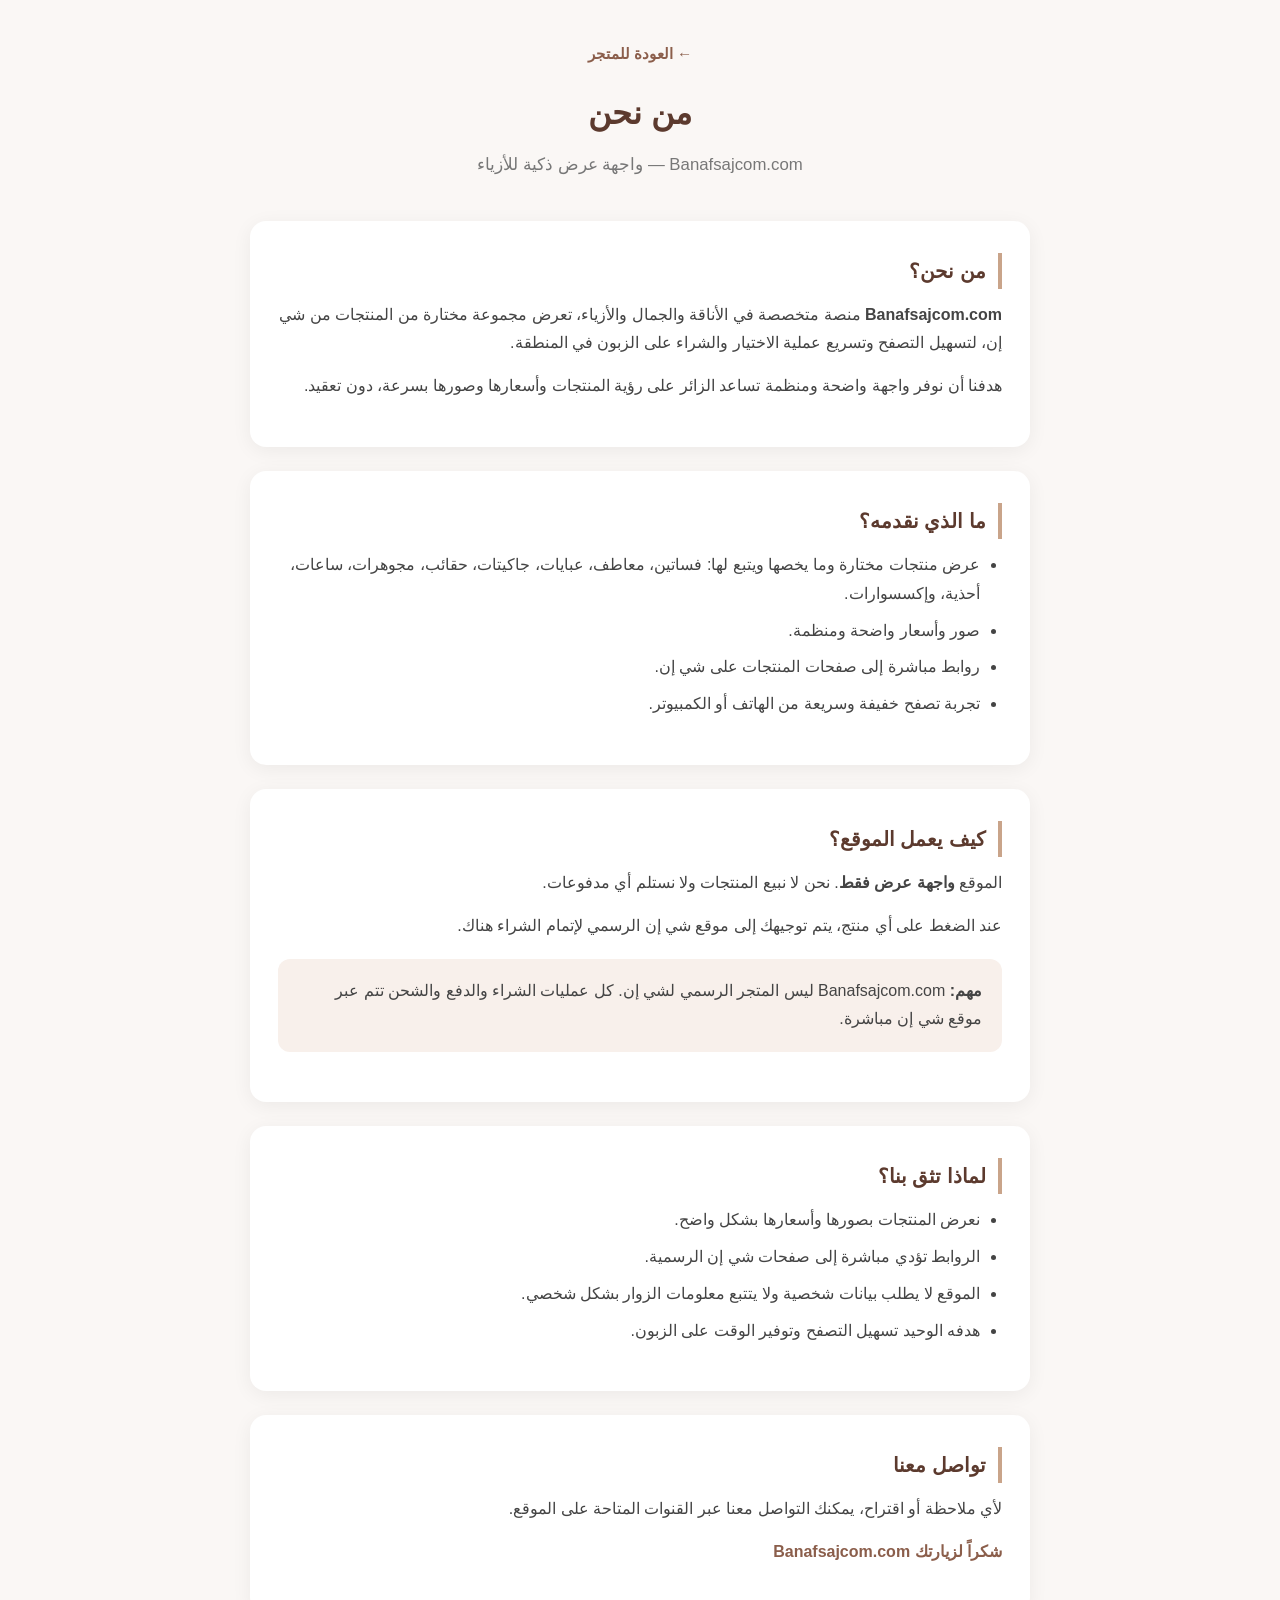
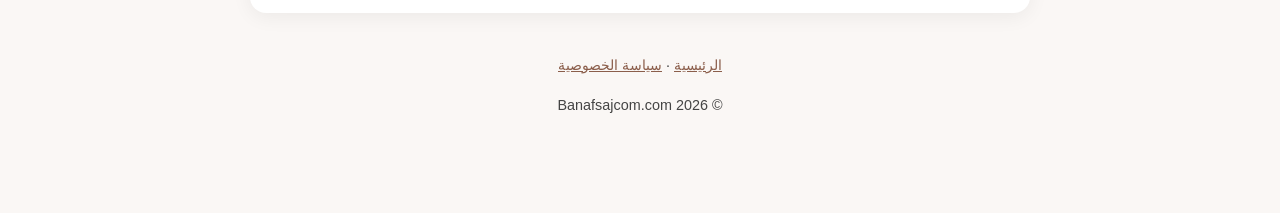
==== about.html @ ef7271bd "Add files via upload" ====
<!DOCTYPE html>
<html lang="ar" dir="rtl">
<head>
  <meta charset="UTF-8" />
  <meta name="viewport" content="width=device-width, initial-scale=1.0" />
  <title>من نحن | Banafsajcom.com</title>
  <meta name="description" content="تعرف على Banafsajcom.com - واجهة عرض تساعدك على اكتشاف أفضل الأزياء والإكسسوارات من شي إن بسهولة وسرعة." />
  <style>
    * { box-sizing: border-box; margin: 0; padding: 0; }
    body {
      font-family: 'Segoe UI', Tahoma, Arial, sans-serif;
      background: #faf7f5;
      color: #2c2c2c;
      line-height: 1.8;
    }
    .container {
      max-width: 820px;
      margin: 0 auto;
      padding: 40px 20px 80px;
    }
    header {
      text-align: center;
      margin-bottom: 40px;
    }
    header a {
      color: #8b5e4b;
      text-decoration: none;
      font-weight: 600;
      font-size: 0.95rem;
    }
    h1 {
      font-size: 2rem;
      color: #5c3a2e;
      margin: 16px 0 8px;
    }
    .subtitle {
      color: #777;
      font-size: 1.05rem;
    }
    .card {
      background: #fff;
      border-radius: 16px;
      padding: 32px 28px;
      box-shadow: 0 4px 20px rgba(0,0,0,0.06);
      margin-bottom: 24px;
    }
    h2 {
      font-size: 1.25rem;
      color: #5c3a2e;
      margin-bottom: 12px;
      border-right: 4px solid #c9a48a;
      padding-right: 12px;
    }
    p { margin-bottom: 14px; color: #444; }
    ul {
      padding-right: 22px;
      margin-bottom: 14px;
      color: #444;
    }
    li { margin-bottom: 8px; }
    .highlight {
      background: #f8f0eb;
      border-radius: 12px;
      padding: 18px 20px;
      margin: 18px 0;
    }
    footer {
      text-align: center;
      margin-top: 40px;
      color: #999;
      font-size: 0.9rem;
    }
    footer a { color: #8b5e4b; }
    @media (max-width: 600px) {
      h1 { font-size: 1.6rem; }
      .card { padding: 24px 18px; }
    }
  </style>
</head>
<body>
  <div class="container">
    <header>
      <a href="index.html">← العودة للمتجر</a>
      <h1>من نحن</h1>
      <p class="subtitle">Banafsajcom.com — واجهة عرض ذكية للأزياء</p>
    </header>

    <div class="card">
      <h2>من نحن؟</h2>
      <p>
        <strong>Banafsajcom.com</strong> منصة متخصصة في الأناقة والجمال والأزياء، تعرض مجموعة مختارة من المنتجات من شي إن، لتسهيل التصفح وتسريع عملية الاختيار والشراء على الزبون في المنطقة.
      </p>
      <p>
        هدفنا أن نوفر واجهة واضحة ومنظمة تساعد الزائر على رؤية المنتجات وأسعارها وصورها بسرعة، دون تعقيد.
      </p>
    </div>

    <div class="card">
      <h2>ما الذي نقدمه؟</h2>
      <ul>
        <li>عرض منتجات مختارة وما يخصها ويتبع لها: فساتين، معاطف، عبايات، جاكيتات، حقائب، مجوهرات، ساعات، أحذية، وإكسسوارات.</li>
        <li>صور وأسعار واضحة ومنظمة.</li>
        <li>روابط مباشرة إلى صفحات المنتجات على شي إن.</li>
        <li>تجربة تصفح خفيفة وسريعة من الهاتف أو الكمبيوتر.</li>
      </ul>
    </div>

    <div class="card">
      <h2>كيف يعمل الموقع؟</h2>
      <p>
        الموقع <strong>واجهة عرض فقط</strong>. نحن لا نبيع المنتجات ولا نستلم أي مدفوعات.
      </p>
      <p>
        عند الضغط على أي منتج، يتم توجيهك إلى موقع شي إن الرسمي لإتمام الشراء هناك.
      </p>
      <div class="highlight">
        <p style="margin:0">
          <strong>مهم:</strong> Banafsajcom.com ليس المتجر الرسمي لشي إن. كل عمليات الشراء والدفع والشحن تتم عبر موقع شي إن مباشرة.
        </p>
      </div>
    </div>

    <div class="card">
      <h2>لماذا تثق بنا؟</h2>
      <ul>
        <li>نعرض المنتجات بصورها وأسعارها بشكل واضح.</li>
        <li>الروابط تؤدي مباشرة إلى صفحات شي إن الرسمية.</li>
        <li>الموقع لا يطلب بيانات شخصية ولا يتتبع معلومات الزوار بشكل شخصي.</li>
        <li>هدفه الوحيد تسهيل التصفح وتوفير الوقت على الزبون.</li>
      </ul>
    </div>

    <div class="card">
      <h2>تواصل معنا</h2>
      <p>
        لأي ملاحظة أو اقتراح، يمكنك التواصل معنا عبر القنوات المتاحة على الموقع.
      </p>
      <p style="color:#8b5e4b; font-weight:600;">
        شكراً لزيارتك Banafsajcom.com
      </p>
    </div>

    <footer>
      <p>
        <a href="index.html">الرئيسية</a> ·
        <a href="privacy.html">سياسة الخصوصية</a>
      </p>
      <p style="margin-top:8px;">© 2026 Banafsajcom.com</p>
    </footer>
  </div>
</body>
</html>
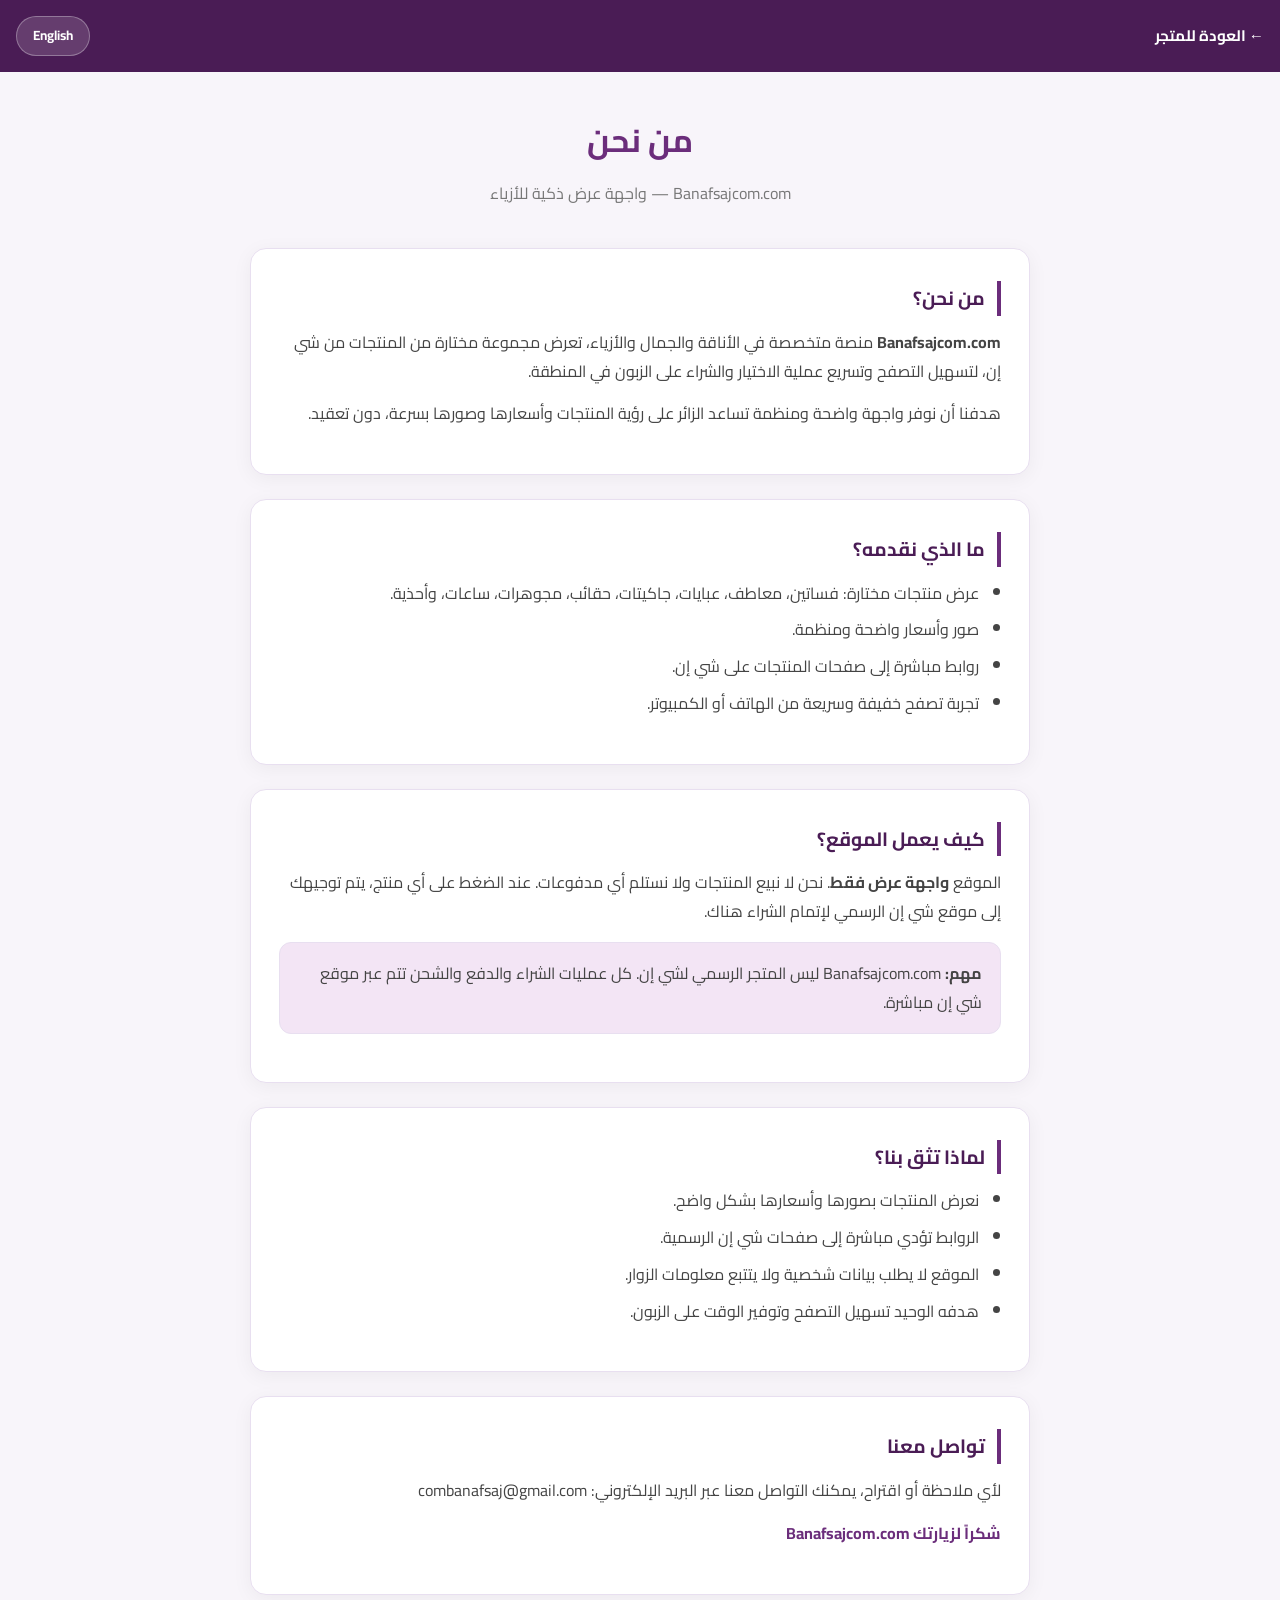
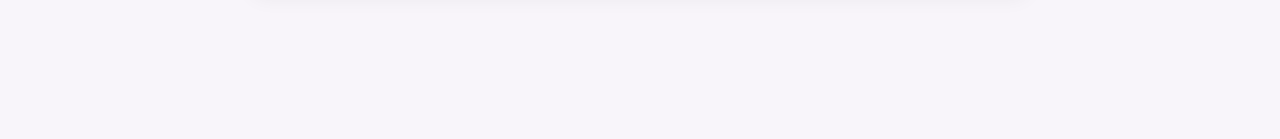
==== commit d8b67f24: "Update about.html" ====
--- a/about.html
+++ b/about.html
@@ -3,150 +3,98 @@
 <head>
   <meta charset="UTF-8" />
   <meta name="viewport" content="width=device-width, initial-scale=1.0" />
-  <title>من نحن | Banafsajcom.com</title>
-  <meta name="description" content="تعرف على Banafsajcom.com - واجهة عرض تساعدك على اكتشاف أفضل الأزياء والإكسسوارات من شي إن بسهولة وسرعة." />
+  <title>من نحن | Banafsaj</title>
+  <link href="https://fonts.googleapis.com/css2?family=Cairo:wght@400;600;700&display=swap" rel="stylesheet">
   <style>
+    :root { --primary: #6B2D7B; --primary-dark: #4A1C55; --bg: #F8F5FA; --card: #FFF; --text: #2D1B36; --border: #E8DFF0; }
     * { box-sizing: border-box; margin: 0; padding: 0; }
-    body {
-      font-family: 'Segoe UI', Tahoma, Arial, sans-serif;
-      background: #faf7f5;
-      color: #2c2c2c;
-      line-height: 1.8;
-    }
-    .container {
-      max-width: 820px;
-      margin: 0 auto;
-      padding: 40px 20px 80px;
-    }
-    header {
-      text-align: center;
-      margin-bottom: 40px;
-    }
-    header a {
-      color: #8b5e4b;
-      text-decoration: none;
-      font-weight: 600;
-      font-size: 0.95rem;
-    }
-    h1 {
-      font-size: 2rem;
-      color: #5c3a2e;
-      margin: 16px 0 8px;
-    }
-    .subtitle {
-      color: #777;
-      font-size: 1.05rem;
-    }
-    .card {
-      background: #fff;
-      border-radius: 16px;
-      padding: 32px 28px;
-      box-shadow: 0 4px 20px rgba(0,0,0,0.06);
-      margin-bottom: 24px;
-    }
-    h2 {
-      font-size: 1.25rem;
-      color: #5c3a2e;
-      margin-bottom: 12px;
-      border-right: 4px solid #c9a48a;
-      padding-right: 12px;
-    }
+    body { font-family: 'Cairo', sans-serif; background: var(--bg); color: var(--text); line-height: 1.8; }
+    header { background: var(--primary-dark); color: #fff; padding: 1rem; display: flex; justify-content: space-between; align-items: center; }
+    header a { color: #fff; text-decoration: none; font-weight: bold; font-size: 0.95rem; }
+    .btn-lang { background: rgba(255,255,255,0.15); border: 1px solid rgba(255,255,255,0.3); color: #fff; padding: 0.4rem 1rem; border-radius: 50px; cursor: pointer; font-family: inherit; font-weight: bold; }
+    .container { max-width: 820px; margin: 40px auto; padding: 0 20px 80px; }
+    h1 { font-size: 2rem; color: var(--primary); text-align: center; margin-bottom: 10px; }
+    .subtitle { color: #777; text-align: center; margin-bottom: 40px; }
+    .card { background: var(--card); border-radius: 16px; padding: 32px 28px; box-shadow: 0 4px 20px rgba(0,0,0,0.05); margin-bottom: 24px; border: 1px solid var(--border); }
+    h2 { font-size: 1.2rem; color: var(--primary-dark); margin-bottom: 12px; border-right: 4px solid var(--primary); padding-right: 12px; }
+    html[dir="ltr"] h2 { border-right: none; border-left: 4px solid var(--primary); padding-right: 0; padding-left: 12px; }
     p { margin-bottom: 14px; color: #444; }
-    ul {
-      padding-right: 22px;
-      margin-bottom: 14px;
-      color: #444;
-    }
+    ul { padding-right: 22px; margin-bottom: 14px; color: #444; }
+    html[dir="ltr"] ul { padding-right: 0; padding-left: 22px; }
     li { margin-bottom: 8px; }
-    .highlight {
-      background: #f8f0eb;
-      border-radius: 12px;
-      padding: 18px 20px;
-      margin: 18px 0;
-    }
-    footer {
-      text-align: center;
-      margin-top: 40px;
-      color: #999;
-      font-size: 0.9rem;
-    }
-    footer a { color: #8b5e4b; }
-    @media (max-width: 600px) {
-      h1 { font-size: 1.6rem; }
-      .card { padding: 24px 18px; }
-    }
+    .highlight { background: #f3e5f5; border-radius: 12px; padding: 16px 18px; margin: 16px 0; border: 1px solid #E8DFF0; }
+    @media (max-width: 600px) { h1 { font-size: 1.55rem; } .card { padding: 24px 18px; } }
   </style>
 </head>
 <body>
+  <header>
+    <a href="index.html" data-ar="← العودة للمتجر" data-en="← Back to Store">← العودة للمتجر</a>
+    <button class="btn-lang" id="langBtn" onclick="toggleLang()">English</button>
+  </header>
+
   <div class="container">
-    <header>
-      <a href="index.html">← العودة للمتجر</a>
-      <h1>من نحن</h1>
-      <p class="subtitle">Banafsajcom.com — واجهة عرض ذكية للأزياء</p>
-    </header>
+    <h1 data-ar="من نحن" data-en="About Us">من نحن</h1>
+    <p class="subtitle" data-ar="Banafsajcom.com — واجهة عرض ذكية للأزياء" data-en="Banafsajcom.com — Smart Fashion Showcase">Banafsajcom.com — واجهة عرض ذكية للأزياء</p>
 
     <div class="card">
-      <h2>من نحن؟</h2>
-      <p>
-        <strong>Banafsajcom.com</strong> منصة متخصصة في الأناقة والجمال والأزياء، تعرض مجموعة مختارة من المنتجات من شي إن، لتسهيل التصفح وتسريع عملية الاختيار والشراء على الزبون في المنطقة.
-      </p>
-      <p>
-        هدفنا أن نوفر واجهة واضحة ومنظمة تساعد الزائر على رؤية المنتجات وأسعارها وصورها بسرعة، دون تعقيد.
-      </p>
+      <h2 data-ar="من نحن؟" data-en="Who are we?">من نحن؟</h2>
+      <p data-ar="<strong>Banafsajcom.com</strong> منصة متخصصة في الأناقة والجمال والأزياء، تعرض مجموعة مختارة من المنتجات من شي إن، لتسهيل التصفح وتسريع عملية الاختيار والشراء على الزبون في المنطقة." 
+         data-en="<strong>Banafsajcom.com</strong> is a platform specialized in elegance, beauty, and fashion. We showcase a curated selection of Shein products to facilitate browsing and speed up the selection and purchasing process for customers in the region."><strong>Banafsajcom.com</strong> منصة متخصصة في الأناقة والجمال والأزياء، تعرض مجموعة مختارة من المنتجات من شي إن، لتسهيل التصفح وتسريع عملية الاختيار والشراء على الزبون في المنطقة.</p>
+      <p data-ar="هدفنا أن نوفر واجهة واضحة ومنظمة تساعد الزائر على رؤية المنتجات وأسعارها وصورها بسرعة، دون تعقيد." 
+         data-en="Our goal is to provide a clear and organized interface that helps visitors see products, prices, and images quickly, without complexity.">هدفنا أن نوفر واجهة واضحة ومنظمة تساعد الزائر على رؤية المنتجات وأسعارها وصورها بسرعة، دون تعقيد.</p>
     </div>
 
     <div class="card">
-      <h2>ما الذي نقدمه؟</h2>
+      <h2 data-ar="ما الذي نقدمه؟" data-en="What do we offer?">ما الذي نقدمه؟</h2>
       <ul>
-        <li>عرض منتجات مختارة وما يخصها ويتبع لها: فساتين، معاطف، عبايات، جاكيتات، حقائب، مجوهرات، ساعات، أحذية، وإكسسوارات.</li>
-        <li>صور وأسعار واضحة ومنظمة.</li>
-        <li>روابط مباشرة إلى صفحات المنتجات على شي إن.</li>
-        <li>تجربة تصفح خفيفة وسريعة من الهاتف أو الكمبيوتر.</li>
+        <li data-ar="عرض منتجات مختارة: فساتين، معاطف، عبايات، جاكيتات، حقائب، مجوهرات، ساعات، وأحذية." 
+            data-en="Curated products: dresses, coats, abayas, jackets, bags, jewelry, watches, and shoes.">عرض منتجات مختارة: فساتين، معاطف، عبايات، جاكيتات، حقائب، مجوهرات، ساعات، وأحذية.</li>
+        <li data-ar="صور وأسعار واضحة ومنظمة." data-en="Clear and organized images and prices.">صور وأسعار واضحة ومنظمة.</li>
+        <li data-ar="روابط مباشرة إلى صفحات المنتجات على شي إن." data-en="Direct links to product pages on Shein.">روابط مباشرة إلى صفحات المنتجات على شي إن.</li>
+        <li data-ar="تجربة تصفح خفيفة وسريعة من الهاتف أو الكمبيوتر." data-en="Light and fast browsing experience from mobile or PC.">تجربة تصفح خفيفة وسريعة من الهاتف أو الكمبيوتر.</li>
       </ul>
     </div>
 
     <div class="card">
-      <h2>كيف يعمل الموقع؟</h2>
-      <p>
-        الموقع <strong>واجهة عرض فقط</strong>. نحن لا نبيع المنتجات ولا نستلم أي مدفوعات.
-      </p>
-      <p>
-        عند الضغط على أي منتج، يتم توجيهك إلى موقع شي إن الرسمي لإتمام الشراء هناك.
-      </p>
+      <h2 data-ar="كيف يعمل الموقع؟" data-en="How does the site work?">كيف يعمل الموقع؟</h2>
+      <p data-ar="الموقع <strong>واجهة عرض فقط</strong>. نحن لا نبيع المنتجات ولا نستلم أي مدفوعات. عند الضغط على أي منتج، يتم توجيهك إلى موقع شي إن الرسمي لإتمام الشراء هناك." 
+         data-en="The site is a <strong>showcase interface only</strong>. We do not sell products or receive any payments. When clicking on a product, you are redirected to the official Shein website to complete the purchase there.">الموقع <strong>واجهة عرض فقط</strong>. نحن لا نبيع المنتجات ولا نستلم أي مدفوعات. عند الضغط على أي منتج، يتم توجيهك إلى موقع شي إن الرسمي لإتمام الشراء هناك.</p>
       <div class="highlight">
-        <p style="margin:0">
-          <strong>مهم:</strong> Banafsajcom.com ليس المتجر الرسمي لشي إن. كل عمليات الشراء والدفع والشحن تتم عبر موقع شي إن مباشرة.
-        </p>
+        <p style="margin:0" data-ar="<strong>مهم:</strong> Banafsajcom.com ليس المتجر الرسمي لشي إن. كل عمليات الشراء والدفع والشحن تتم عبر موقع شي إن مباشرة." 
+           data-en="<strong>Important:</strong> Banafsajcom.com is not the official Shein store. All purchase, payment, and shipping processes are handled directly through Shein."><strong>مهم:</strong> Banafsajcom.com ليس المتجر الرسمي لشي إن. كل عمليات الشراء والدفع والشحن تتم عبر موقع شي إن مباشرة.</p>
       </div>
     </div>
 
     <div class="card">
-      <h2>لماذا تثق بنا؟</h2>
+      <h2 data-ar="لماذا تثق بنا؟" data-en="Why trust us?">لماذا تثق بنا؟</h2>
       <ul>
-        <li>نعرض المنتجات بصورها وأسعارها بشكل واضح.</li>
-        <li>الروابط تؤدي مباشرة إلى صفحات شي إن الرسمية.</li>
-        <li>الموقع لا يطلب بيانات شخصية ولا يتتبع معلومات الزوار بشكل شخصي.</li>
-        <li>هدفه الوحيد تسهيل التصفح وتوفير الوقت على الزبون.</li>
+        <li data-ar="نعرض المنتجات بصورها وأسعارها بشكل واضح." data-en="We display products with clear images and prices.">نعرض المنتجات بصورها وأسعارها بشكل واضح.</li>
+        <li data-ar="الروابط تؤدي مباشرة إلى صفحات شي إن الرسمية." data-en="Links lead directly to official Shein pages.">الروابط تؤدي مباشرة إلى صفحات شي إن الرسمية.</li>
+        <li data-ar="الموقع لا يطلب بيانات شخصية ولا يتتبع معلومات الزوار." data-en="The site does not require personal data and does not track visitors.">الموقع لا يطلب بيانات شخصية ولا يتتبع معلومات الزوار.</li>
+        <li data-ar="هدفه الوحيد تسهيل التصفح وتوفير الوقت على الزبون." data-en="Its sole purpose is to facilitate browsing and save customer time.">هدفه الوحيد تسهيل التصفح وتوفير الوقت على الزبون.</li>
       </ul>
     </div>
 
     <div class="card">
-      <h2>تواصل معنا</h2>
-      <p>
-        لأي ملاحظة أو اقتراح، يمكنك التواصل معنا عبر القنوات المتاحة على الموقع.
-      </p>
-      <p style="color:#8b5e4b; font-weight:600;">
-        شكراً لزيارتك Banafsajcom.com
-      </p>
+      <h2 data-ar="تواصل معنا" data-en="Contact Us">تواصل معنا</h2>
+      <p data-ar="لأي ملاحظة أو اقتراح، يمكنك التواصل معنا عبر البريد الإلكتروني: combanafsaj@gmail.com" 
+         data-en="For any feedback or suggestions, contact us via email: combanafsaj@gmail.com">لأي ملاحظة أو اقتراح، يمكنك التواصل معنا عبر البريد الإلكتروني: combanafsaj@gmail.com</p>
+      <p style="color:var(--primary); font-weight:700;" data-ar="شكراً لزيارتك Banafsajcom.com" data-en="Thank you for visiting Banafsajcom.com">شكراً لزيارتك Banafsajcom.com</p>
     </div>
+  </div>
 
-    <footer>
-      <p>
-        <a href="index.html">الرئيسية</a> ·
-        <a href="privacy.html">سياسة الخصوصية</a>
-      </p>
-      <p style="margin-top:8px;">© 2026 Banafsajcom.com</p>
-    </footer>
-  </div>
+  <script>
+    let currentLang = 'ar';
+    function toggleLang() {
+      currentLang = currentLang === 'ar' ? 'en' : 'ar';
+      const isAr = currentLang === 'ar';
+      document.documentElement.setAttribute('lang', isAr ? 'ar' : 'en');
+      document.documentElement.setAttribute('dir', isAr ? 'rtl' : 'ltr');
+      document.getElementById('langBtn').textContent = isAr ? 'English' : 'العربية';
+      document.querySelectorAll('[data-ar]').forEach(el => {
+        el.innerHTML = isAr ? el.dataset.ar : el.dataset.en;
+      });
+    }
+  </script>
 </body>
 </html>
